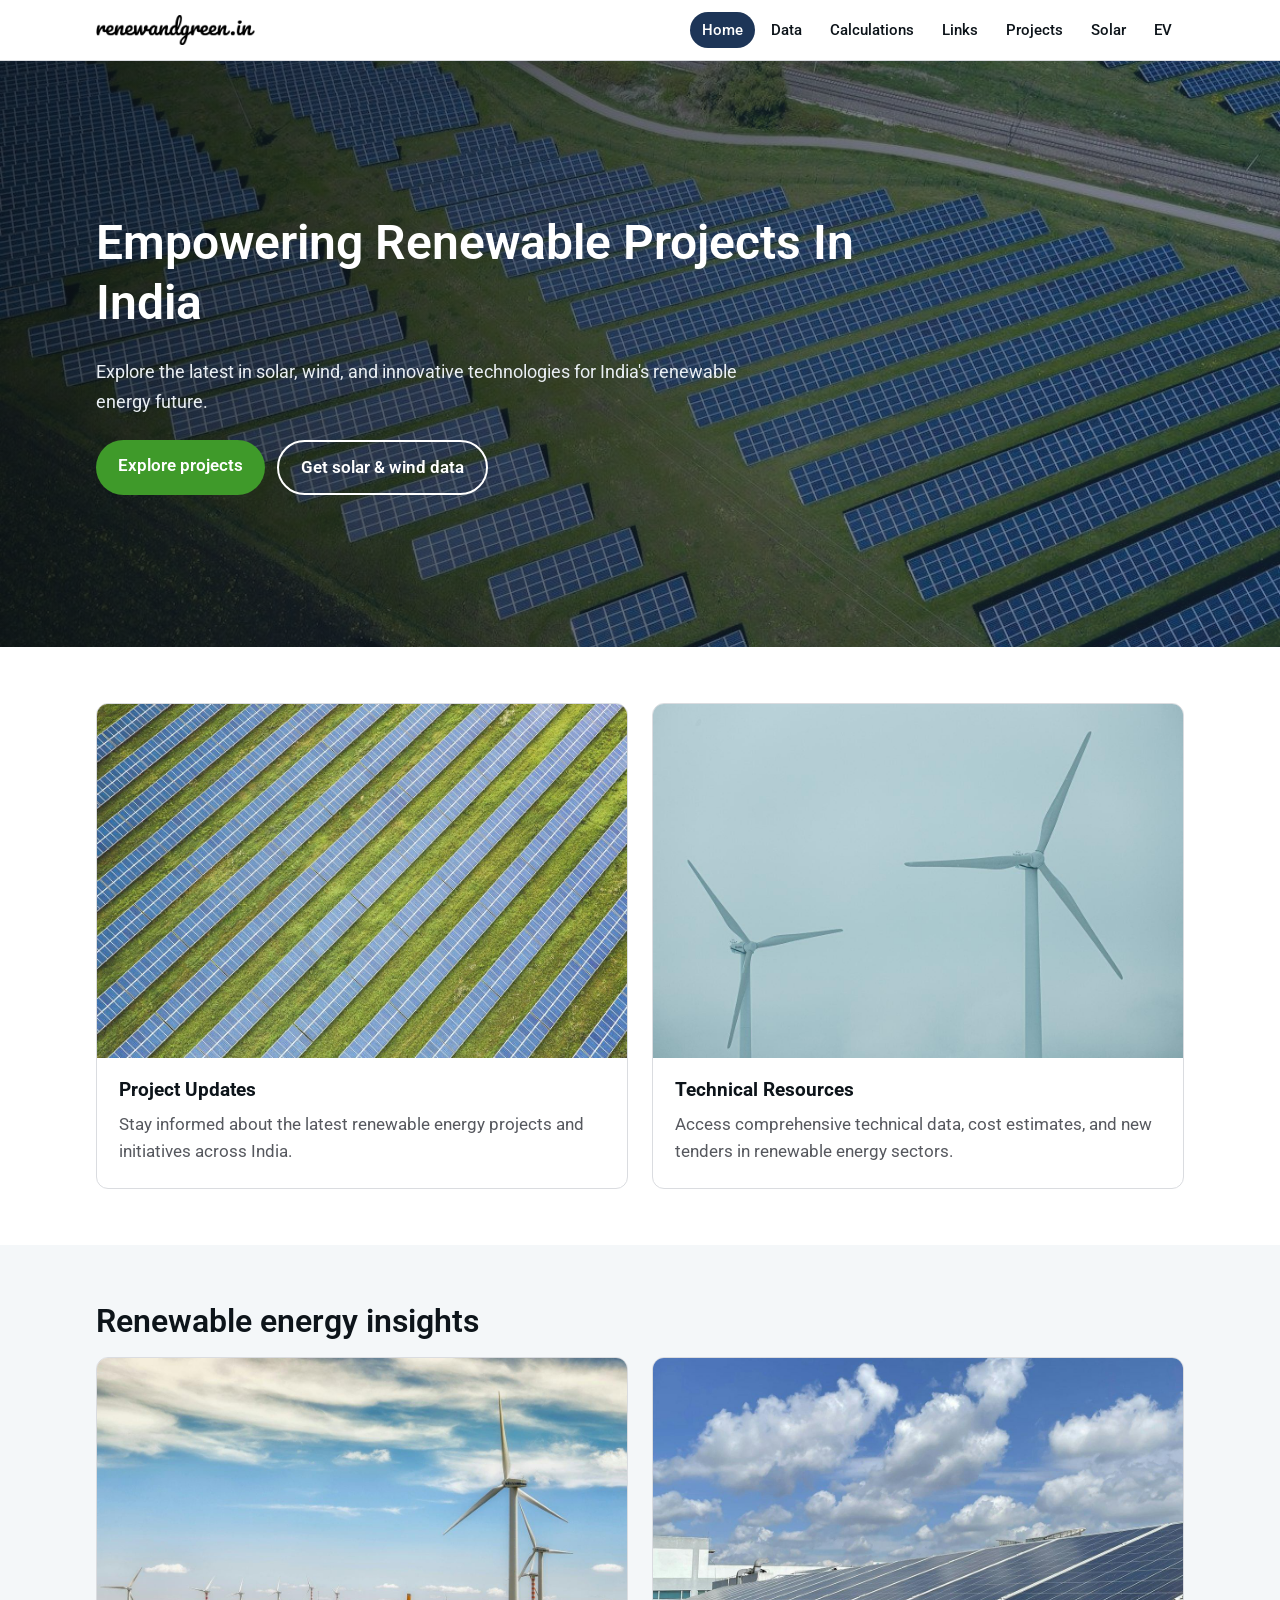
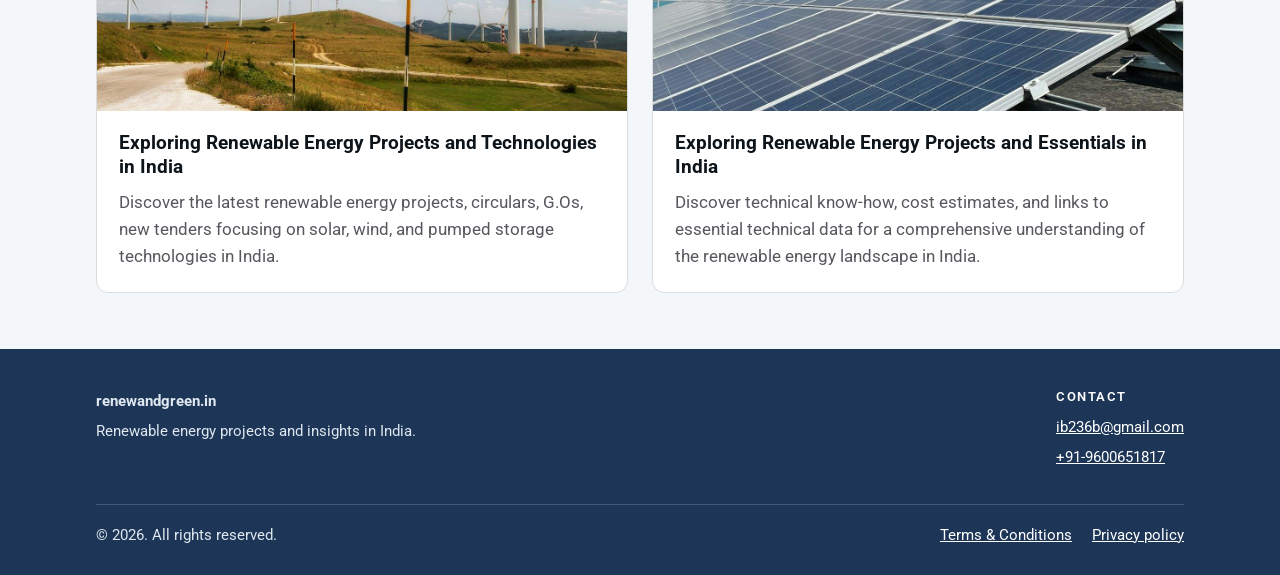
==== index.html @ f64c1b0c "Rebuild renewandgreen.in as a static site Pages, images and policy text carried over from the Hostin" ====
<!doctype html>
<html lang="en">
<head>
<meta charset="utf-8">
<meta name="viewport" content="width=device-width, initial-scale=1">
<title>Explore Renewable Energy Projects and Insights in India | Renewable energy</title>
<meta name="description" content="Discover the latest renewable energy projects in India, including solar, wind, and pumped storage. Access technical know-how, cost estimates, and new tenders to stay informed and engaged in the renewable energy sector.">
<link rel="canonical" href="https://www.renewandgreen.in/">
<meta property="og:type" content="website">
<meta property="og:site_name" content="Renewable energy">
<meta property="og:title" content="Explore Renewable Energy Projects and Insights in India | Renewable energy">
<meta property="og:description" content="Discover the latest renewable energy projects in India, including solar, wind, and pumped storage. Access technical know-how, cost estimates, and new tenders to stay informed and engaged in the renewable energy sector.">
<meta property="og:url" content="https://www.renewandgreen.in/">
<link rel="icon" href="assets/favicon.svg" type="image/svg+xml">
<link rel="preconnect" href="https://fonts.googleapis.com">
<link rel="preconnect" href="https://fonts.gstatic.com" crossorigin>
<link href="https://fonts.googleapis.com/css2?family=Roboto:wght@400;500;600;700&display=swap" rel="stylesheet">
<link rel="stylesheet" href="assets/style.css">
</head>
<body>
<header class="site-header">
  <div class="wrap">
    <a class="logo" href="./"><img src="assets/logo.png" alt="renewandgreen.in" width="159" height="30"></a>
    <nav class="site-nav" aria-label="Main">
      <a href="./" aria-current="page">Home</a>
      <a href="data">Data</a>
      <a href="calculations">Calculations</a>
      <a href="links">Links</a>
      <a href="projects">Projects</a>
      <a href="solar">Solar</a>
      <a href="ev">EV</a>
    </nav>
  </div>
</header>
<main>
<section class="hero" style="background-image:url('assets/img/solar-farm-aerial.jpg')">
  <div class="wrap">
    <h1>Empowering Renewable Projects In India</h1>
    <p>Explore the latest in solar, wind, and innovative technologies for India's renewable energy future.</p>
    <div class="actions"><a class="btn" href="projects">Explore projects</a><a class="btn ghost" href="data">Get solar &amp; wind data</a></div>
  </div>
</section>
<section>
  <div class="wrap">
    <div class="grid">
      <a class="card" href="projects">
        <img src="assets/img/solar-rows.jpg" alt="Rows of solar panels on green grass" loading="lazy" width="1200" height="800">
        <div class="body"><h3>Project Updates</h3><p>Stay informed about the latest renewable energy projects and initiatives across India.</p></div>
      </a>
      <a class="card" href="data">
        <img src="assets/img/wind-mist.jpg" alt="Wind turbines in the mist" loading="lazy" width="1200" height="800">
        <div class="body"><h3>Technical Resources</h3><p>Access comprehensive technical data, cost estimates, and new tenders in renewable energy sectors.</p></div>
      </a>
    </div>
  </div>
</section>
<section class="soft">
  <div class="wrap">
    <h2>Renewable energy insights</h2>
    <div class="grid">
      <a class="card" href="exploring-renewable-energy-projects-and-technologies-in-india">
        <img src="assets/img/wind-hills.jpg" alt="Wind turbines on green hills" loading="lazy" width="1200" height="800">
        <div class="body"><h3>Exploring Renewable Energy Projects and Technologies in India</h3><p>Discover the latest renewable energy projects, circulars, G.Os, new tenders focusing on solar, wind, and pumped storage technologies in India.</p></div>
      </a>
      <a class="card" href="exploring-renewable-energy-projects-and-essentials-in-india">
        <img src="assets/img/solar-rooftop.jpg" alt="Rooftop solar panels under a blue sky" loading="lazy" width="1200" height="800">
        <div class="body"><h3>Exploring Renewable Energy Projects and Essentials in India</h3><p>Discover technical know-how, cost estimates, and links to essential technical data for a comprehensive understanding of the renewable energy landscape in India.</p></div>
      </a>
    </div>
  </div>
</section>
</main>
<footer class="site-footer">
  <div class="wrap">
    <div class="footer-cols">
      <div>
        <p><strong>renewandgreen.in</strong></p>
        <p>Renewable energy projects and insights in India.</p>
      </div>
      <div>
        <h2>CONTACT</h2>
        <p><a href="mailto:ib236b@gmail.com">ib236b@gmail.com</a></p>
        <p><a href="tel:+919600651817">+91-9600651817</a></p>
      </div>
    </div>
    <div class="footer-bottom">
      <span>© 2026. All rights reserved.</span>
      <nav aria-label="Legal">
        <a href="terms-and-conditions">Terms &amp; Conditions</a>
        <a href="privacy-policy">Privacy policy</a>
      </nav>
    </div>
  </div>
</footer>
</body>
</html>
---- assets/style.css ----
/* renewandgreen.in — shared styles */
:root {
  --navy: #1d3557;
  --steel: #457b9d;
  --mist: #a8dadc;
  --green: #3f9a2a;
  --green-light: #e8f5e3;
  --ink: #0d141a;
  --muted: #56585e;
  --line: #dadce0;
  --bg: #ffffff;
  --bg-soft: #f4f7f9;
  --radius: 12px;
  --max: 1120px;
}

* { box-sizing: border-box; }

html { -webkit-text-size-adjust: 100%; }

body {
  margin: 0;
  background: var(--bg);
  color: var(--ink);
  font: 17px/1.6 "Roboto", system-ui, -apple-system, "Segoe UI", sans-serif;
}

img { max-width: 100%; height: auto; display: block; }

a { color: var(--steel); }
a:hover { color: var(--navy); }

h1, h2, h3 { line-height: 1.25; margin: 0 0 .5em; color: var(--ink); }
h1 { font-size: clamp(2rem, 5vw, 3rem); font-weight: 600; }
h2 { font-size: clamp(1.5rem, 3.5vw, 2rem); font-weight: 600; }
h3 { font-size: 1.2rem; font-weight: 700; }
p { margin: 0 0 1em; }

.wrap { max-width: var(--max); margin: 0 auto; padding: 0 16px; }

/* Header */
.site-header {
  position: sticky; top: 0; z-index: 10;
  background: rgba(255, 255, 255, .96);
  border-bottom: 1px solid var(--line);
  backdrop-filter: blur(6px);
}
.site-header .wrap {
  display: flex; align-items: center; justify-content: space-between;
  gap: 12px 24px; flex-wrap: wrap; padding-top: 12px; padding-bottom: 12px;
}
.logo img { height: 30px; width: auto; }
.site-nav { display: flex; flex-wrap: wrap; gap: 4px; }
.site-nav a {
  padding: 6px 12px; border-radius: 999px;
  color: var(--ink); text-decoration: none; font-weight: 500; font-size: .95rem;
}
.site-nav a:hover { background: var(--bg-soft); }
.site-nav a[aria-current="page"] { background: var(--navy); color: #fff; }

/* Hero / banners */
.hero {
  position: relative; color: #fff;
  background: var(--navy) center / cover no-repeat;
}
.hero::before {
  content: ""; position: absolute; inset: 0;
  background: linear-gradient(90deg, rgba(13, 20, 26, .78), rgba(29, 53, 87, .45));
}
.hero .wrap { position: relative; padding-top: 96px; padding-bottom: 96px; }
.hero.small .wrap { padding-top: 64px; padding-bottom: 64px; }
.hero h1 { color: #fff; max-width: 16em; }
.hero p { font-size: 1.15rem; max-width: 36em; color: #e9eef3; }

.btn {
  display: inline-block; padding: 12px 22px; border-radius: 999px;
  background: var(--green); color: #fff; font-weight: 600; text-decoration: none;
}
.btn:hover { background: #33821f; color: #fff; }
.btn.ghost { background: transparent; border: 2px solid #fff; }
.btn.ghost:hover { background: rgba(255, 255, 255, .12); }
.actions { display: flex; flex-wrap: wrap; gap: 12px; margin-top: 24px; }

/* Sections */
section { padding: 56px 0; }
section.soft { background: var(--bg-soft); }
.lead { font-size: 1.1rem; color: var(--muted); max-width: 44em; }

.grid { display: grid; gap: 24px; grid-template-columns: repeat(auto-fit, minmax(260px, 1fr)); }

.card {
  background: #fff; border: 1px solid var(--line); border-radius: var(--radius);
  overflow: hidden; display: flex; flex-direction: column;
}
.card img { aspect-ratio: 3 / 2; object-fit: cover; width: 100%; }
.card .body { padding: 20px 22px 22px; }
.card p { color: var(--muted); margin: 0; }
a.card { text-decoration: none; color: inherit; transition: box-shadow .15s, transform .15s; }
a.card:hover { box-shadow: 0 8px 24px rgba(13, 20, 26, .12); transform: translateY(-2px); }
a.card:hover h3 { color: var(--steel); }

.gallery { display: grid; gap: 16px; grid-template-columns: repeat(auto-fit, minmax(200px, 1fr)); }
.gallery img { border-radius: var(--radius); aspect-ratio: 4 / 3; object-fit: cover; width: 100%; }

/* Link lists */
.link-group h3 { padding-bottom: 8px; border-bottom: 3px solid var(--mist); }
.link-list { list-style: none; margin: 0; padding: 0; }
.link-list li { border-bottom: 1px solid var(--line); }
.link-list a {
  display: flex; justify-content: space-between; align-items: center; gap: 12px;
  padding: 10px 2px; text-decoration: none; font-weight: 500;
}
.link-list a::after { content: "↗"; color: var(--muted); font-weight: 400; }
.link-list small { display: block; color: var(--muted); font-weight: 400; }

.notice {
  border-left: 4px solid #d97706; background: #fff7e6; color: #5c3b00;
  padding: 14px 18px; border-radius: 8px; margin: 0 0 32px; font-weight: 500;
}

.coming-soon {
  text-align: center; padding: 48px 16px; border: 2px dashed var(--line);
  border-radius: var(--radius); color: var(--muted);
}

/* Long-form text (policies, articles) */
.prose { max-width: 760px; }
.prose h2 { font-size: 1.3rem; margin-top: 1.8em; }
.prose ul { padding-left: 1.3em; margin: 0 0 1em; }
.prose li { margin-bottom: .35em; }
.prose .figure { border-radius: var(--radius); margin: 0 0 28px; aspect-ratio: 812 / 344; object-fit: cover; width: 100%; }

/* Footer */
.site-footer { background: var(--navy); color: #dfe7ef; padding: 40px 0 28px; font-size: .95rem; }
.site-footer a { color: #fff; }
.footer-cols { display: flex; flex-wrap: wrap; justify-content: space-between; gap: 24px; }
.footer-cols h2 { color: #fff; font-size: .8rem; letter-spacing: .12em; margin-bottom: 10px; }
.footer-cols p { margin: 0 0 6px; }
.footer-bottom {
  margin-top: 28px; padding-top: 18px; border-top: 1px solid rgba(255, 255, 255, .18);
  display: flex; flex-wrap: wrap; justify-content: space-between; gap: 12px;
}
.footer-bottom nav { display: flex; gap: 20px; }

@media (max-width: 640px) {
  body { font-size: 16px; }
  .hero .wrap { padding-top: 64px; padding-bottom: 64px; }
  section { padding: 40px 0; }
  .site-nav a { padding: 5px 10px; font-size: .9rem; }
}
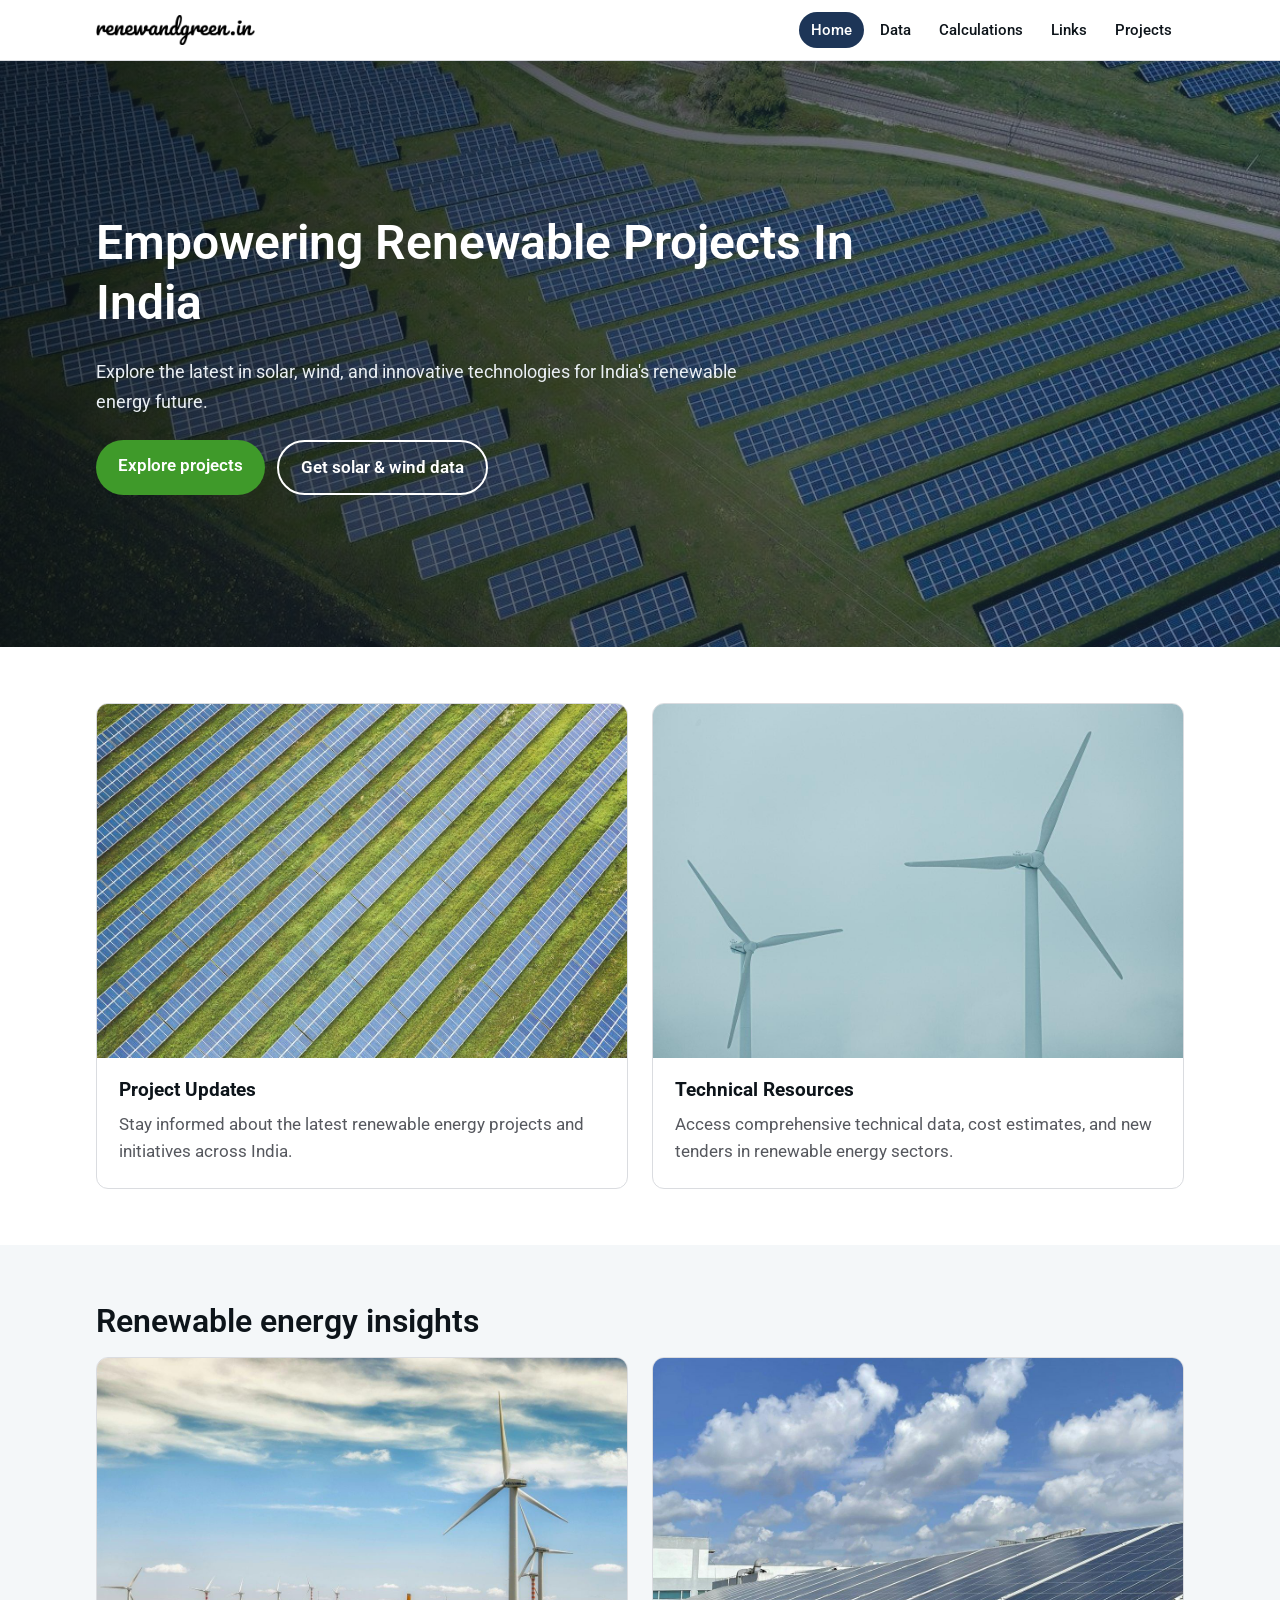
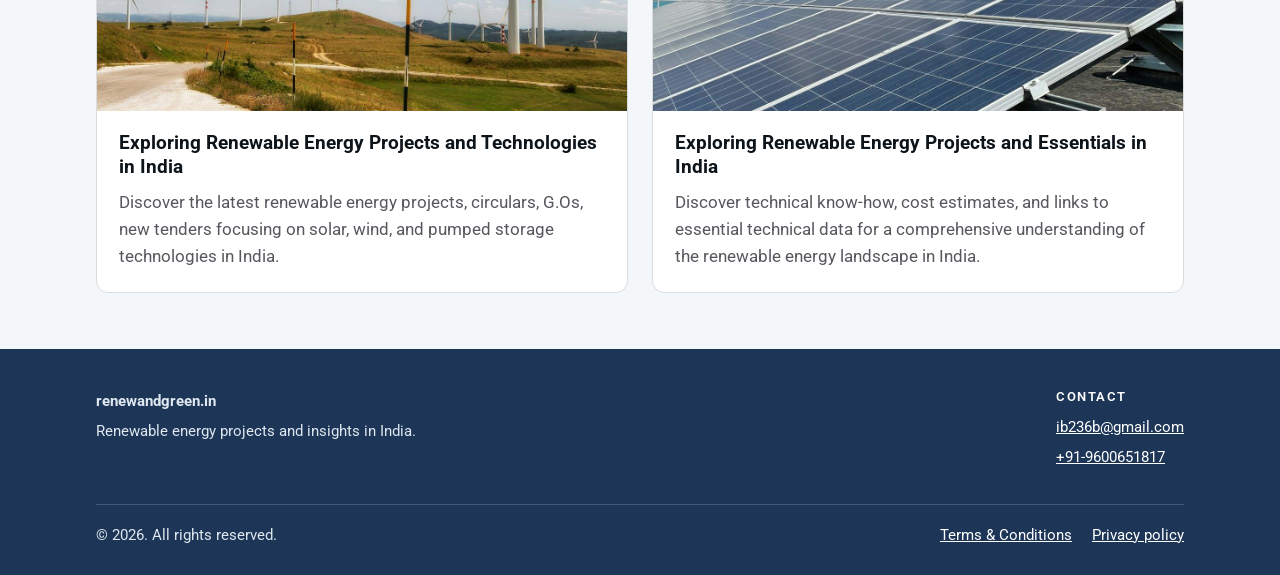
==== commit 4e70c4f9: "Remove Solar and EV pages Co-Authored-By: Claude Opus 5.5 <noreply@anthropic.com>" ====
--- a/index.html
+++ b/index.html
@@ -27,8 +27,6 @@
       <a href="calculations">Calculations</a>
       <a href="links">Links</a>
       <a href="projects">Projects</a>
-      <a href="solar">Solar</a>
-      <a href="ev">EV</a>
     </nav>
   </div>
 </header>
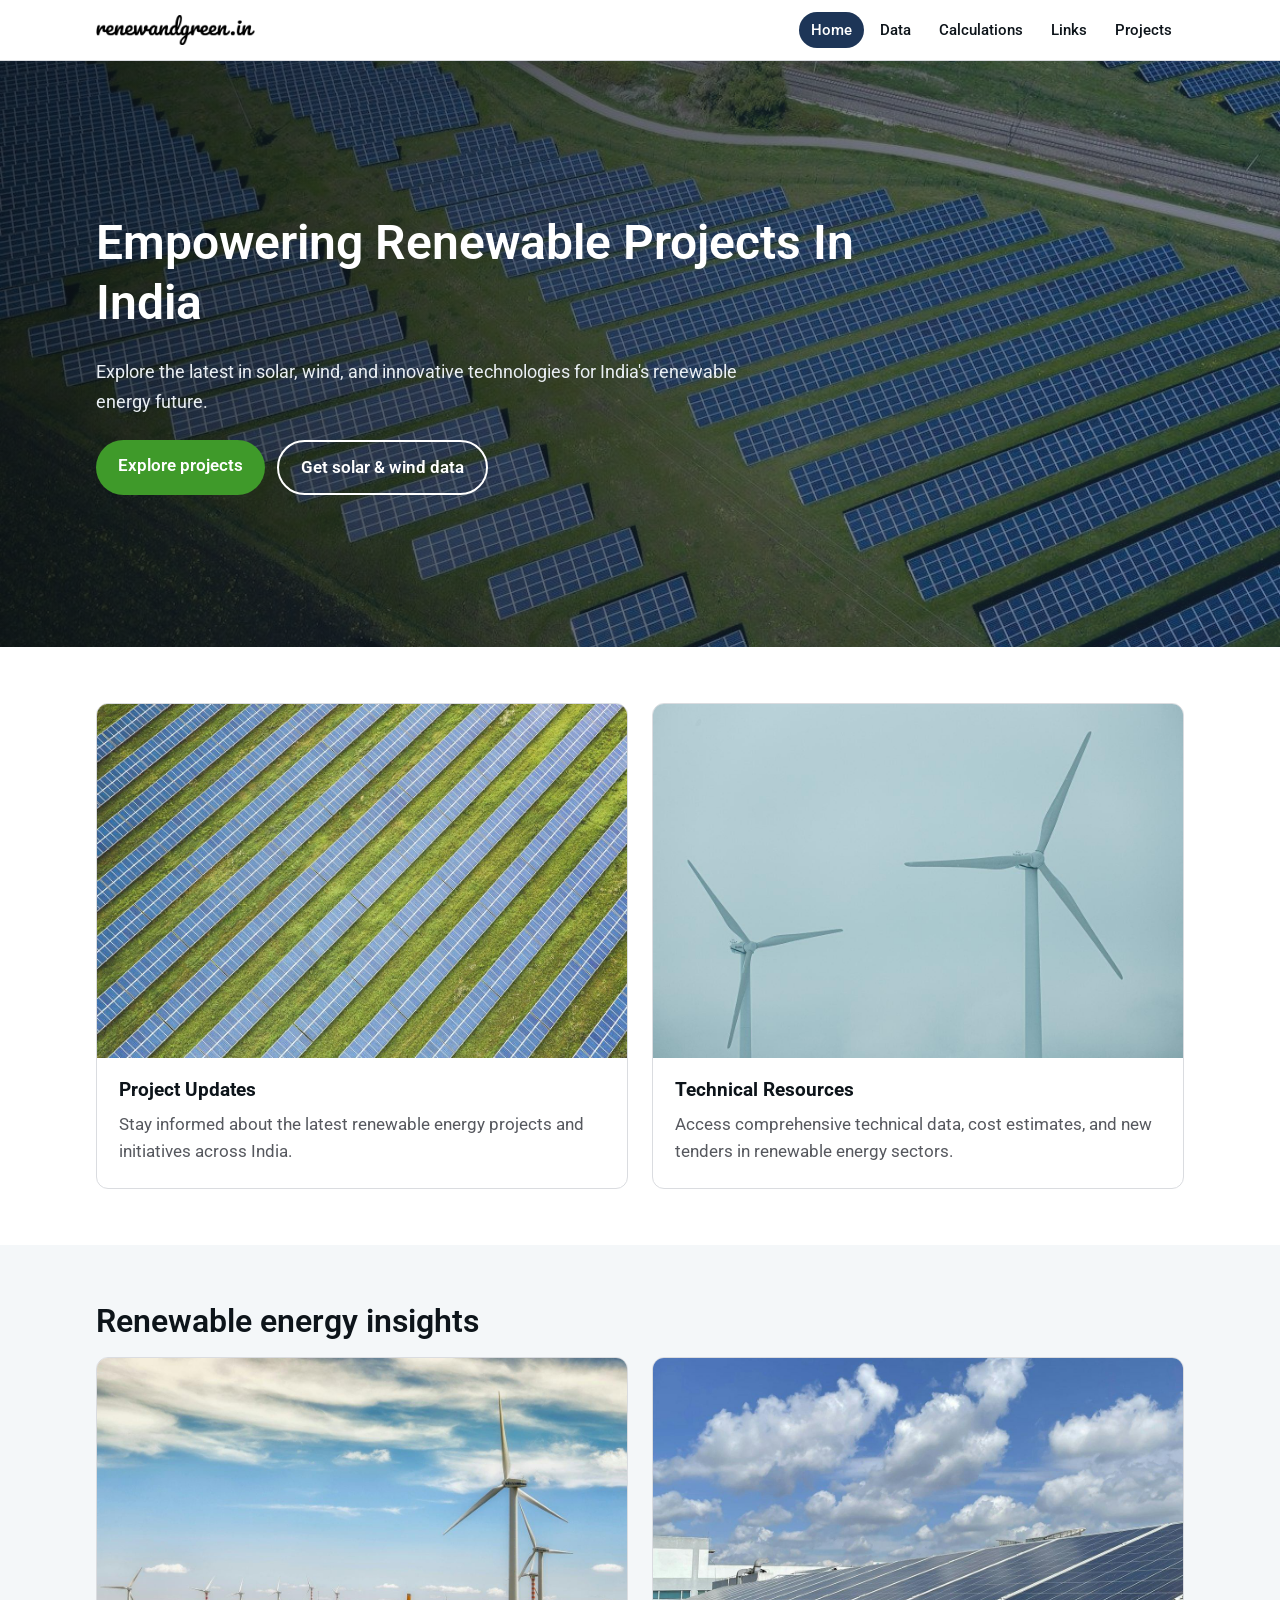
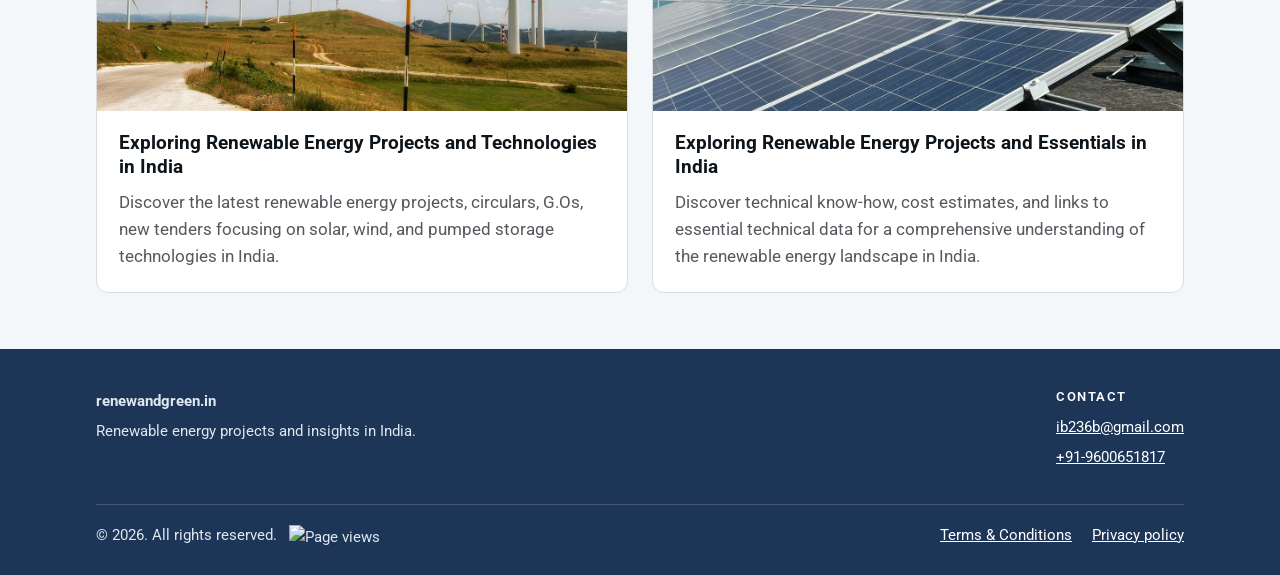
==== commit 9e7e9c84: "Add page-view counter to the footer Uses hits.sh, which counts loads across all visitors (the old bu" ====
--- a/index.html
+++ b/index.html
@@ -82,7 +82,8 @@
       </div>
     </div>
     <div class="footer-bottom">
-      <span>© 2026. All rights reserved.</span>
+      <span class="footer-meta">© 2026. All rights reserved.
+        <img class="counter" src="https://hits.sh/www.renewandgreen.in.svg?label=Page%20views&amp;color=3f9a2a&amp;labelColor=1d3557&amp;style=flat-square" alt="Page views" height="20"></span>
       <nav aria-label="Legal">
         <a href="terms-and-conditions">Terms &amp; Conditions</a>
         <a href="privacy-policy">Privacy policy</a>
--- a/assets/style.css
+++ b/assets/style.css
@@ -148,3 +148,7 @@
   section { padding: 40px 0; }
   .site-nav a { padding: 5px 10px; font-size: .9rem; }
 }
+
+/* Page-view counter (hits.sh) */
+.footer-meta { display: inline-flex; align-items: center; flex-wrap: wrap; gap: 12px; }
+.counter { height: 20px; width: auto; display: inline-block; }
